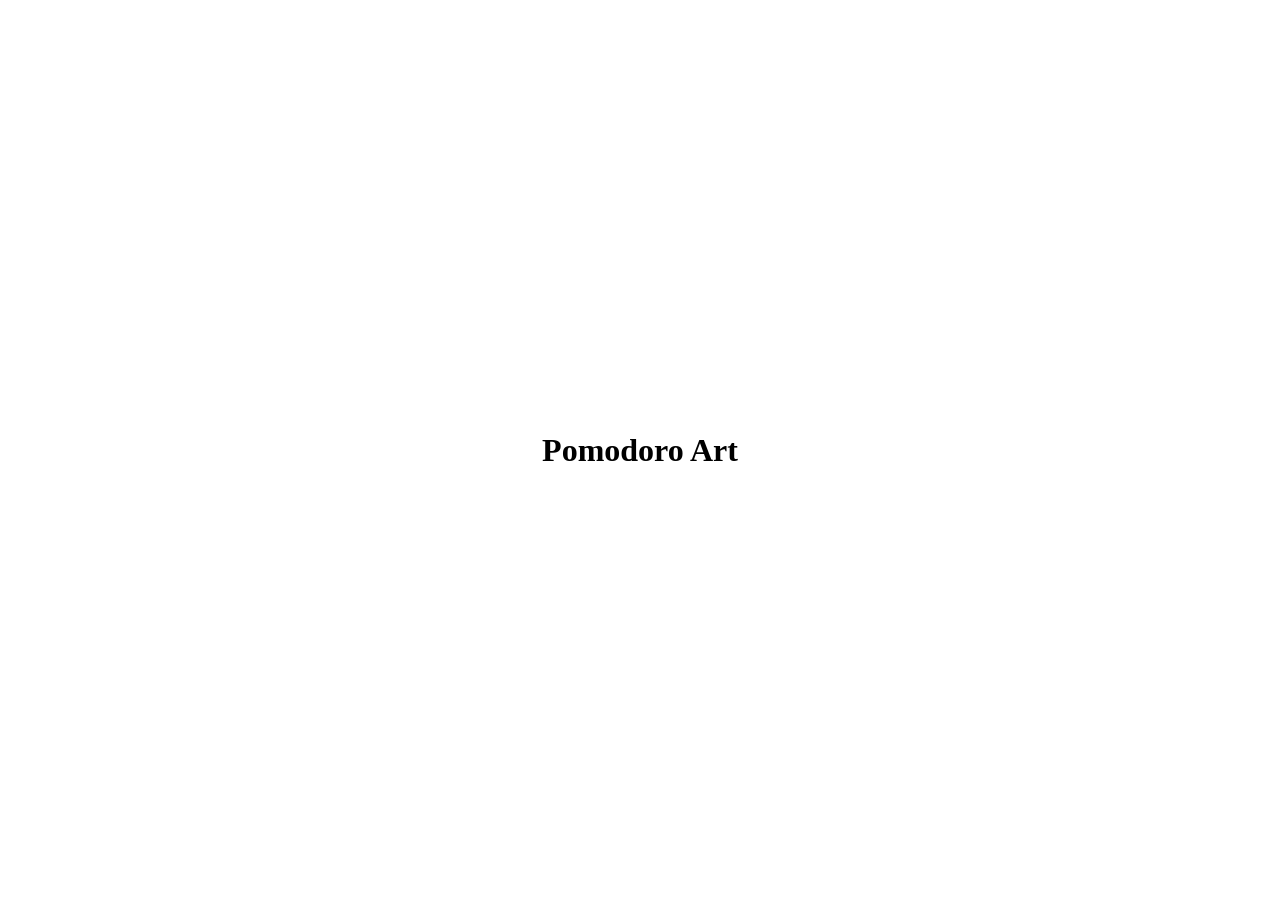
==== index.html @ 2bde73a4 "Add simple one-page site with centered Pomodoro Art heading Co-Authored-By: Claude Sonnet 5.5 <norep" ====
<!DOCTYPE html>
<html lang="en">
<head>
  <meta charset="UTF-8">
  <meta name="viewport" content="width=device-width, initial-scale=1.0">
  <title>Pomodoro Art</title>
  <link rel="stylesheet" href="style.css">
</head>
<body>
  <h1>Pomodoro Art</h1>
  <script src="script.js"></script>
</body>
</html>
---- style.css ----
body {
  margin: 0;
  min-height: 100vh;
  display: flex;
  align-items: center;
  justify-content: center;
}
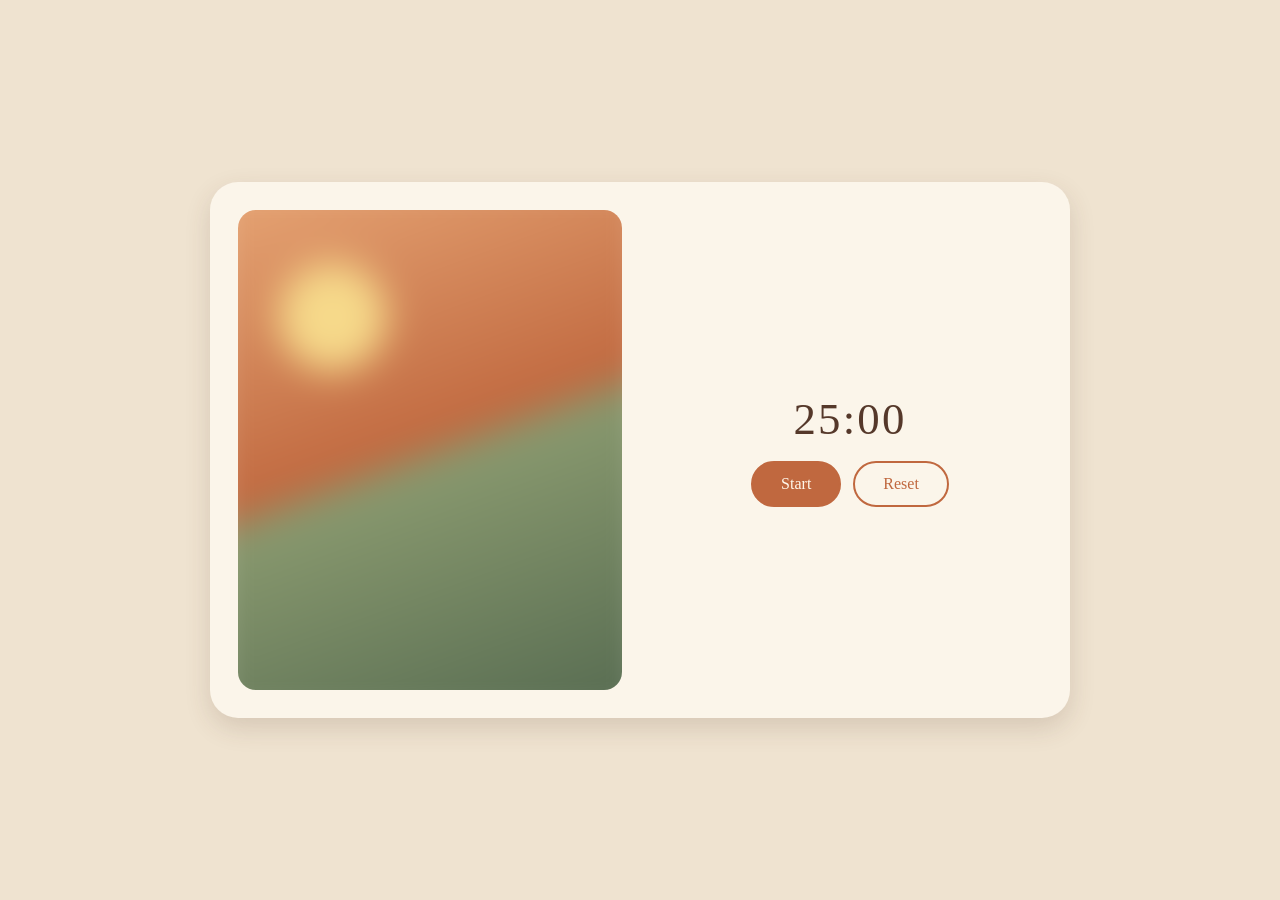
==== commit ab58b220: "Build first screen: artwork placeholder, 25:00 timer, Start and Reset buttons Co-Authored-By: Claude" ====
--- a/index.html
+++ b/index.html
@@ -7,7 +7,18 @@
   <link rel="stylesheet" href="style.css">
 </head>
 <body>
-  <h1>Pomodoro Art</h1>
+  <main class="card">
+    <div class="art-wrap">
+      <div class="art blurred" role="img" aria-label="Artwork placeholder"></div>
+    </div>
+    <div class="side">
+      <div class="timer">25:00</div>
+      <div class="buttons">
+        <button class="pill" type="button">Start</button>
+        <button class="pill soft" type="button">Reset</button>
+      </div>
+    </div>
+  </main>
   <script src="script.js"></script>
 </body>
 </html>
--- a/style.css
+++ b/style.css
@@ -1,7 +1,93 @@
 body {
   margin: 0;
   min-height: 100vh;
+  padding: 28px 16px;
+  box-sizing: border-box;
   display: flex;
   align-items: center;
   justify-content: center;
+  background: #efe3d0;
+  color: #55382a;
+  font-family: Georgia, "Times New Roman", serif;
 }
+
+.card {
+  width: 100%;
+  max-width: 420px;
+  background: #fbf5ea;
+  border-radius: 28px;
+  padding: 20px;
+  box-sizing: border-box;
+  box-shadow: 0 10px 26px rgba(85, 56, 42, 0.16);
+}
+
+.art-wrap {
+  overflow: hidden;
+  border-radius: 18px;
+}
+
+.art {
+  aspect-ratio: 4 / 5;
+  background:
+    radial-gradient(circle at 28% 26%, #f6d98a 0 10%, transparent 11%),
+    linear-gradient(160deg, #e9a978 0%, #c0683f 50%, #8a9a6f 51%, #53684f 100%);
+}
+
+.art.blurred {
+  filter: blur(16px);
+  transform: scale(1.15);
+}
+
+.side {
+  text-align: center;
+  padding-top: 20px;
+}
+
+.timer {
+  font-size: 2.3rem;
+  letter-spacing: 0.05em;
+  margin: 0 0 16px;
+}
+
+.buttons {
+  display: flex;
+  gap: 12px;
+  justify-content: center;
+  flex-wrap: wrap;
+}
+
+.pill {
+  font: inherit;
+  font-size: 1rem;
+  padding: 12px 28px;
+  border-radius: 999px;
+  border: 2px solid #c0683f;
+  background: #c0683f;
+  color: #fff7ea;
+  cursor: pointer;
+}
+
+.pill.soft {
+  background: transparent;
+  color: #c0683f;
+}
+
+/* Laptop: artwork on the left, timer and buttons on the right */
+@media (min-width: 800px) {
+  .card {
+    max-width: 860px;
+    display: grid;
+    grid-template-columns: 1fr 1fr;
+    gap: 36px;
+    align-items: center;
+    padding: 28px;
+  }
+
+  .side {
+    padding-top: 0;
+  }
+
+  .timer {
+    font-size: 2.8rem;
+  }
+}
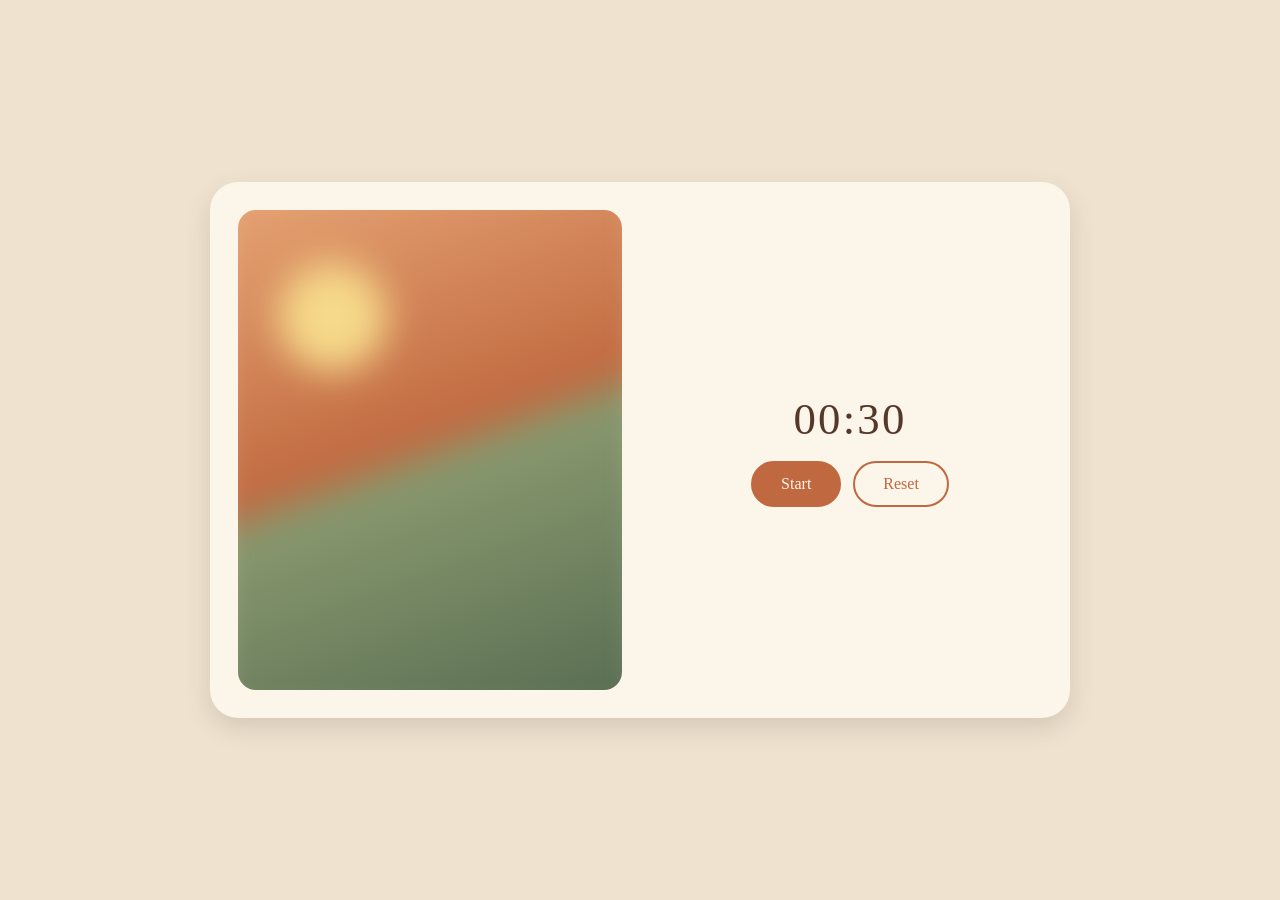
==== commit fbb55425: "Set timer to 30 seconds for easier testing Co-Authored-By: Claude Sonnet 5.5 <noreply@anthropic.com>" ====
--- a/index.html
+++ b/index.html
@@ -9,13 +9,13 @@
 <body>
   <main class="card">
     <div class="art-wrap">
-      <div class="art blurred" role="img" aria-label="Artwork placeholder"></div>
+      <div class="art blurred" id="art" role="img" aria-label="Artwork placeholder"></div>
     </div>
     <div class="side">
-      <div class="timer">25:00</div>
+      <div class="timer" id="timer">00:30</div>
       <div class="buttons">
-        <button class="pill" type="button">Start</button>
-        <button class="pill soft" type="button">Reset</button>
+        <button class="pill" id="main-button" type="button">Start</button>
+        <button class="pill soft" id="reset-button" type="button">Reset</button>
       </div>
     </div>
   </main>
--- a/style.css
+++ b/style.css
@@ -36,6 +36,10 @@
 .art.blurred {
   filter: blur(16px);
   transform: scale(1.15);
+}
+
+.art.blurred.running {
+  filter: blur(8px);
 }
 
 .side {
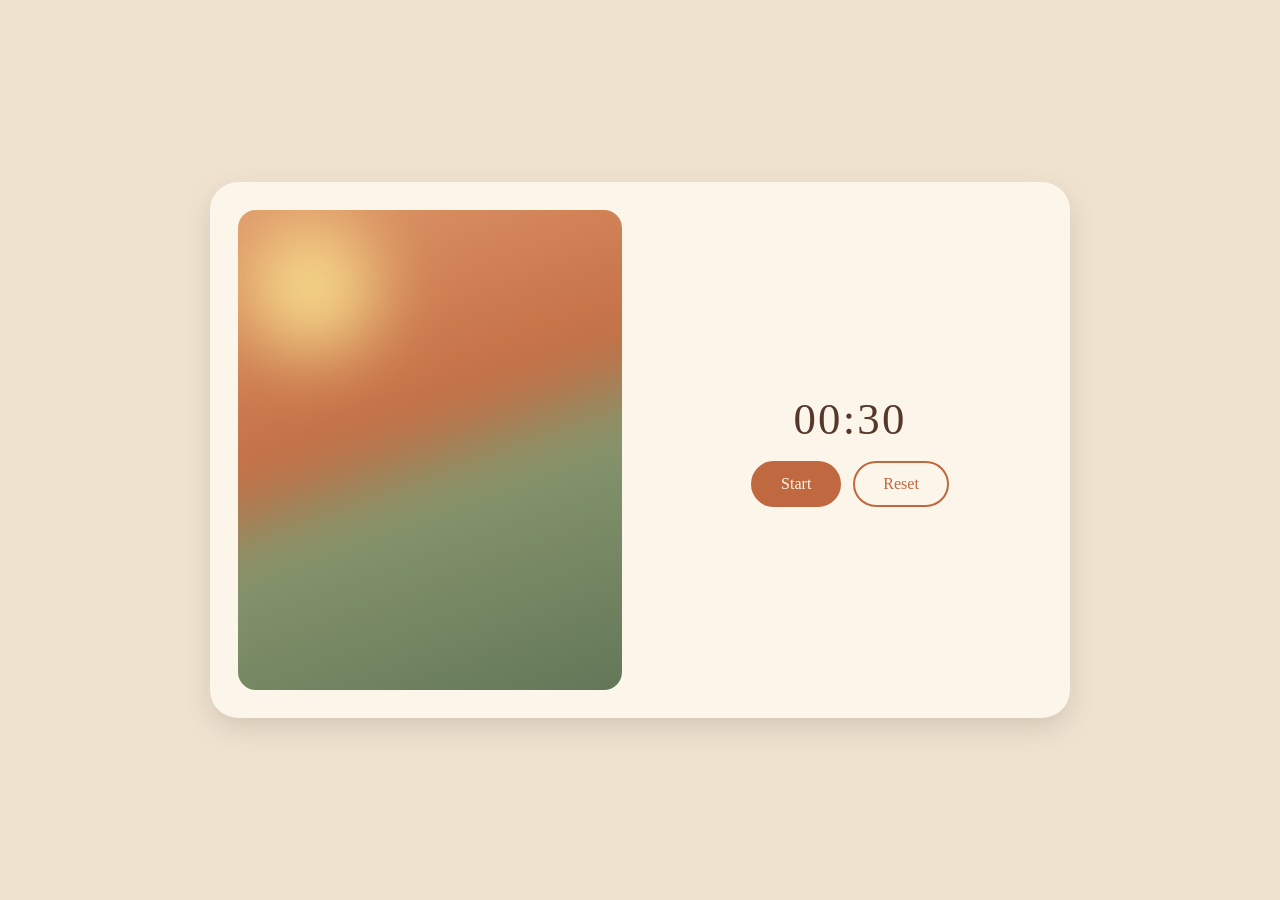
==== commit 2fa6ae93: "Clear the blur gradually as the countdown runs, sharp at 00:00 Co-Authored-By: Claude Sonnet 5.5 <no" ====
--- a/index.html
+++ b/index.html
@@ -9,10 +9,13 @@
 <body>
   <main class="card">
     <div class="art-wrap">
-      <div class="art blurred" id="art" role="img" aria-label="Artwork placeholder"></div>
+      <div class="art fuzzy" id="art" role="img" aria-label="Artwork placeholder"></div>
+      <div class="art loading" id="loading" hidden><span>Loading artwork...</span></div>
+      <img class="painting fuzzy" id="painting" alt="Painting" hidden>
     </div>
     <div class="side">
       <div class="timer" id="timer">00:30</div>
+      <div id="details-slot" aria-live="polite"></div>
       <div class="buttons">
         <button class="pill" id="main-button" type="button">Start</button>
         <button class="pill soft" id="reset-button" type="button">Reset</button>
--- a/style.css
+++ b/style.css
@@ -24,6 +24,7 @@
 .art-wrap {
   overflow: hidden;
   border-radius: 18px;
+  isolation: isolate;
 }
 
 .art {
@@ -33,13 +34,35 @@
     linear-gradient(160deg, #e9a978 0%, #c0683f 50%, #8a9a6f 51%, #53684f 100%);
 }
 
-.art.blurred {
-  filter: blur(16px);
-  transform: scale(1.15);
+/* --p is the share of time left: 1 when the timer starts, 0 at 00:00. The
+   picture is enlarged along with the blur, so the frame always cuts off the
+   soft edges that a blur creates. */
+.fuzzy {
+  filter: blur(calc(26px * var(--p, 1)));
+  transform: scale(calc(1 + 0.4 * var(--p, 1)));
 }
 
-.art.blurred.running {
-  filter: blur(8px);
+.art.loading {
+  background: #e6d6bd;
+  display: flex;
+  align-items: center;
+  justify-content: center;
+}
+
+.art.loading span {
+  color: #94755f;
+  font-style: italic;
+}
+
+.painting {
+  display: block;
+  width: 100%;
+  aspect-ratio: 4 / 5;
+  object-fit: cover;
+}
+
+[hidden] {
+  display: none !important;
 }
 
 .side {
@@ -51,6 +74,36 @@
   font-size: 2.3rem;
   letter-spacing: 0.05em;
   margin: 0 0 16px;
+}
+
+.details {
+  margin: 0 0 18px;
+  padding: 14px 16px;
+  border-radius: 18px;
+  background: #f3e4cb;
+}
+
+.details .name {
+  font-style: italic;
+  font-size: 1.3rem;
+}
+
+.details .meta {
+  margin-top: 6px;
+  color: #7a5a47;
+}
+
+.details .met-link {
+  display: inline-block;
+  margin-top: 10px;
+  font-size: 0.95rem;
+  color: #a4522c;
+  text-decoration: underline;
+  text-underline-offset: 3px;
+}
+
+.details .met-link:hover {
+  color: #7a3a1c;
 }
 
 .buttons {
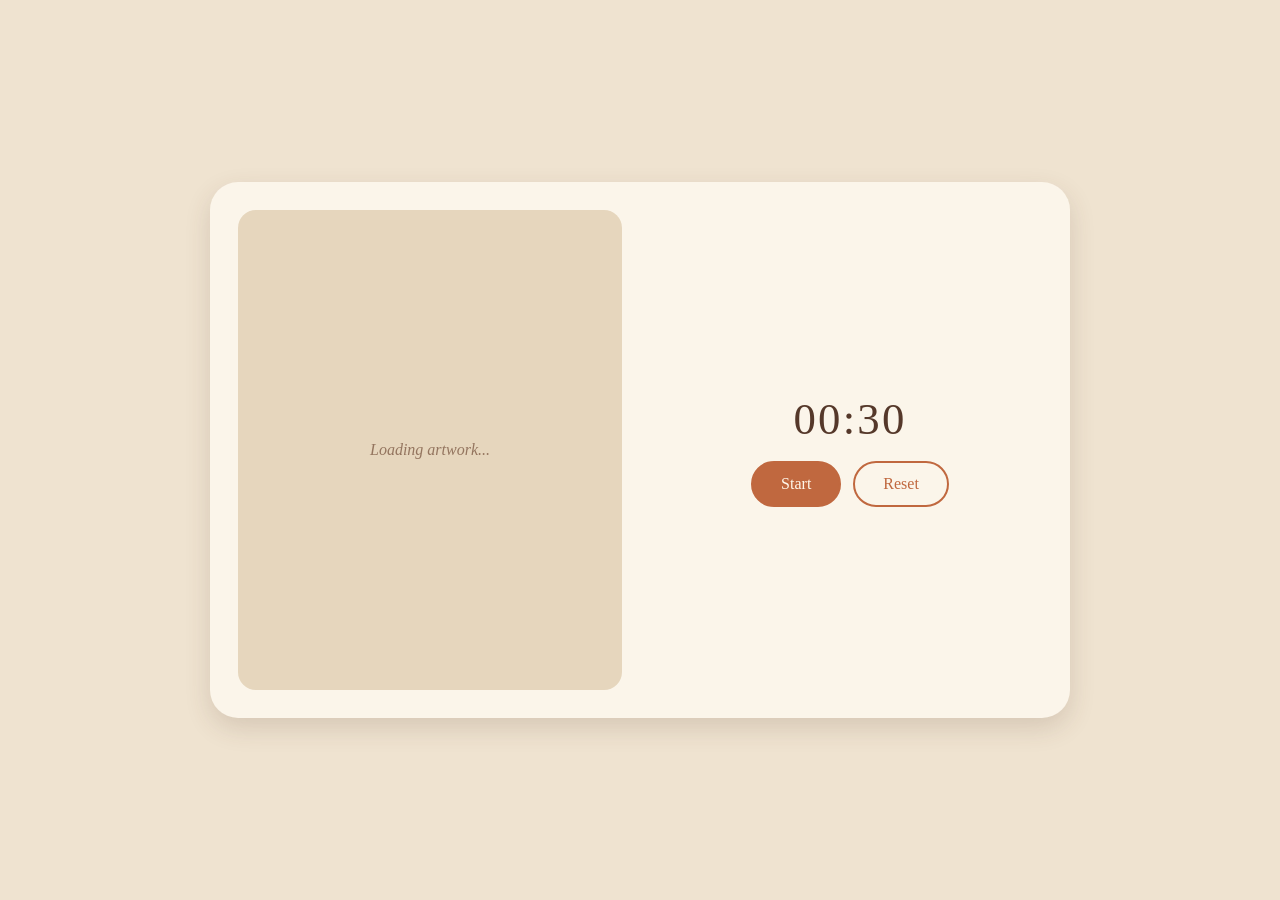
==== commit 4c0369bd: "Handle Met API problems: retry with different paintings, friendly message and Try again Co-Authored-" ====
--- a/index.html
+++ b/index.html
@@ -16,6 +16,7 @@
     <div class="side">
       <div class="timer" id="timer">00:30</div>
       <div id="details-slot" aria-live="polite"></div>
+      <div id="message-slot" aria-live="polite"></div>
       <div class="buttons">
         <button class="pill" id="main-button" type="button">Start</button>
         <button class="pill soft" id="reset-button" type="button">Reset</button>
--- a/style.css
+++ b/style.css
@@ -76,7 +76,8 @@
   margin: 0 0 16px;
 }
 
-.details {
+.details,
+.notice {
   margin: 0 0 18px;
   padding: 14px 16px;
   border-radius: 18px;
@@ -91,6 +92,15 @@
 .details .meta {
   margin-top: 6px;
   color: #7a5a47;
+}
+
+.notice .message {
+  font-style: italic;
+  font-size: 1.15rem;
+}
+
+.notice .retry {
+  margin-top: 12px;
 }
 
 .details .met-link {
